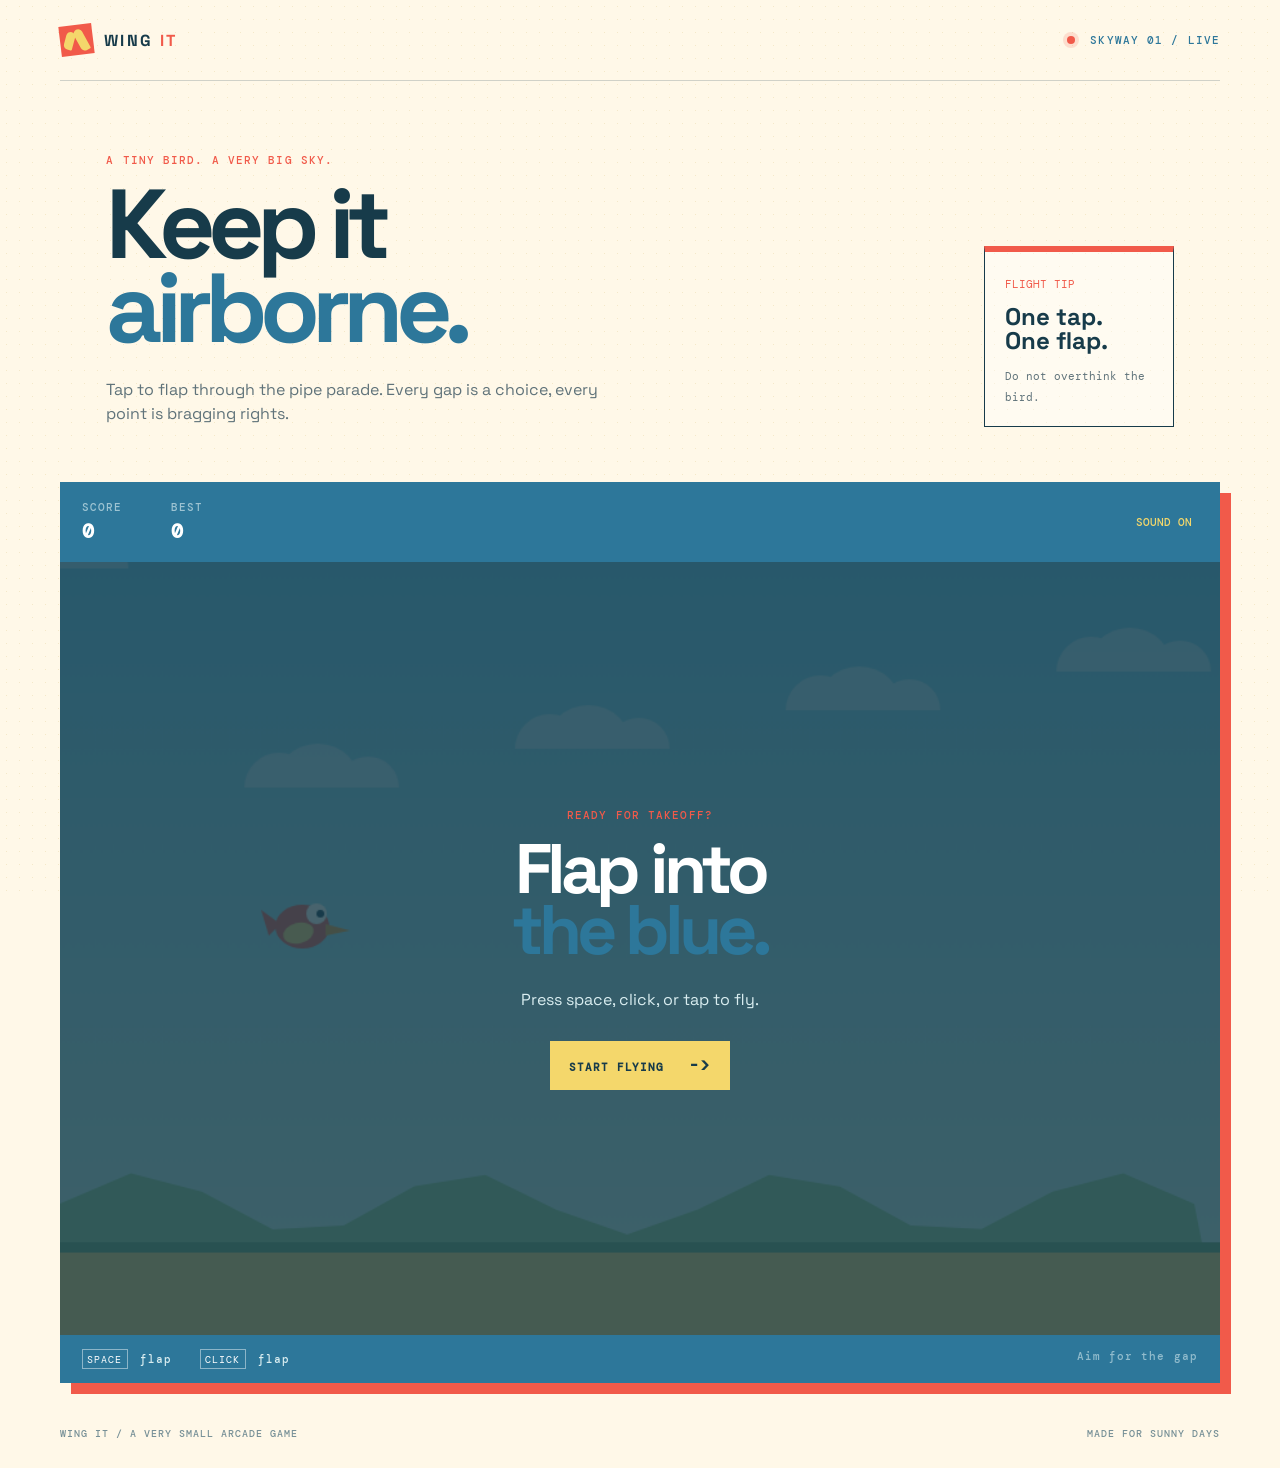
==== index.html @ 7277abce "remove src folder" ====
<!doctype html>
<html lang="en">

<head>
	<meta charset="UTF-8" />
	<meta name="viewport" content="width=device-width, initial-scale=1.0" />
	<title>Wing It</title>
	<link rel="preconnect" href="https://fonts.googleapis.com" />
	<link rel="preconnect" href="https://fonts.gstatic.com" crossorigin />
	<link
		href="https://fonts.googleapis.com/css2?family=DM+Mono:wght@400;500&family=Space+Grotesk:wght@500;600;700&display=swap"
		rel="stylesheet" />
	<link rel="stylesheet" href="style.css" />
</head>

<body>
	<main class="page-shell">
		<header class="topbar">
			<a class="logo" href="#game" aria-label="Wing It home"><span
					class="logo-mark"><i></i><i></i></span><span>WING <b>IT</b></span></a>
			<div class="top-note"><span class="live-dot"></span> SKYWAY 01 / LIVE</div>
		</header>
		<section class="intro">
			<div>
				<p class="eyebrow">A TINY BIRD. A VERY BIG SKY.</p>
				<h1>Keep it<br /><em>airborne.</em></h1>
				<p class="lede">Tap to flap through the pipe parade. Every gap is a choice, every point is bragging
					rights.</p>
			</div>
			<div class="tip-card"><span>FLIGHT TIP</span><strong>One tap.<br />One flap.</strong><small>Do not overthink
					the bird.</small></div>
		</section>
		<section class="game-card" id="game">
			<div class="scorebar">
				<div><span>SCORE</span><b id="score">0</b></div>
				<div><span>BEST</span><b id="best">0</b></div>
				<button id="muteButton" class="icon-button" type="button" aria-label="Toggle sound"
					aria-pressed="false">SOUND ON</button>
			</div>
			<div class="canvas-wrap">
				<canvas id="gameCanvas" width="900" height="600" aria-label="Flappy bird style game"></canvas>
				<div class="game-overlay" id="startOverlay">
					<p class="eyebrow">READY FOR TAKEOFF?</p>
					<h2>Flap into<br /><em>the blue.</em></h2>
					<p>Press space, click, or tap to fly.</p>
					<button id="startButton" type="button">START FLYING <span>-&gt;</span></button>
				</div>
				<div class="game-overlay" id="gameOverOverlay" hidden>
					<p class="eyebrow">FLIGHT LOG CLOSED</p>
					<h2>Nice try,<br /><em>brave bird.</em></h2>
					<p>You scored <strong id="finalScore">0</strong>. The sky will still be here.</p>
					<button id="restartButton" type="button">TRY AGAIN <span>↻</span></button>
				</div>
			</div>
			<div class="controls"><span><kbd>SPACE</kbd> flap</span><span><kbd>CLICK</kbd> flap</span><span
					class="control-note">Aim for the gap</span></div>
		</section>
		<footer><span>WING IT / A VERY SMALL ARCADE GAME</span><span>MADE FOR SUNNY DAYS</span></footer>
	</main>
	<script src="main.js"></script>
</body>

</html>
---- style.css ----
:root {
	--ink: #173b4a;
	--blue: #2d779a;
	--coral: #f15a4a;
	--yellow: #f4d76b;
	--paper: #fff8e8;
	--line: rgba(23, 59, 74, .2);
}

* {
	box-sizing: border-box;
}

body {
	margin: 0;
	min-width: 320px;
	color: var(--ink);
	background: var(--paper);
	font-family: "Space Grotesk", sans-serif;
}

body::before {
	position: fixed;
	inset: 0;
	z-index: -1;
	content: "";
	opacity: .28;
	pointer-events: none;
	background-image: radial-gradient(#d5bd7a 0.8px, transparent .8px);
	background-size: 13px 13px;
}

.page-shell {
	width: min(1160px, calc(100% - 42px));
	margin: auto;
}

.topbar {
	display: flex;
	align-items: center;
	justify-content: space-between;
	padding: 25px 0;
	border-bottom: 1px solid var(--line);
}

.logo {
	display: flex;
	align-items: center;
	gap: 11px;
	color: var(--ink);
	text-decoration: none;
	font-weight: 700;
	letter-spacing: .15em;
}

.logo b {
	color: var(--coral);
}

.logo-mark {
	display: flex;
	align-items: center;
	gap: 3px;
	width: 33px;
	height: 30px;
	padding: 5px;
	background: var(--coral);
	transform: rotate(-7deg);
}

.logo-mark i {
	display: block;
	width: 9px;
	height: 18px;
	background: var(--yellow);
	border-radius: 9px 9px 2px 9px;
	transform: rotate(22deg);
}

.logo-mark i:last-child {
	height: 23px;
	transform: rotate(-22deg);
}

.top-note,
.eyebrow,
.scorebar,
.controls,
footer {
	font: 500 11px "DM Mono", monospace;
	letter-spacing: .1em;
}

.top-note {
	color: var(--blue);
}

.live-dot {
	display: inline-block;
	width: 8px;
	height: 8px;
	margin-right: 7px;
	border-radius: 50%;
	background: var(--coral);
	box-shadow: 0 0 0 4px rgba(241, 90, 74, .16);
}

.intro {
	display: grid;
	grid-template-columns: 1fr 190px;
	gap: 42px;
	align-items: end;
	padding: 72px 4% 55px;
}

.eyebrow {
	margin: 0 0 16px;
	color: var(--coral);
}

.intro h1 {
	margin: 0;
	font-size: clamp(54px, 8vw, 98px);
	line-height: .86;
	letter-spacing: -.08em;
}

.intro h1 em,
.game-overlay h2 em {
	color: var(--blue);
	font-style: normal;
}

.lede {
	max-width: 510px;
	margin: 26px 0 0;
	color: #60737a;
	font-size: 16px;
	line-height: 1.55;
}

.tip-card {
	padding: 20px;
	border: 1px solid var(--ink);
	border-top: 6px solid var(--coral);
	background: rgba(255, 255, 255, .4);
}

.tip-card span {
	color: var(--coral);
	font: 11px "DM Mono", monospace;
}

.tip-card strong {
	display: block;
	margin: 12px 0;
	font-size: 24px;
	line-height: .98;
}

.tip-card small {
	color: #60737a;
	font: 11px/1.4 "DM Mono", monospace;
}

.game-card {
	overflow: hidden;
	background: var(--blue);
	box-shadow: 11px 11px 0 var(--coral);
}

.scorebar {
	display: flex;
	align-items: center;
	gap: 48px;
	padding: 18px 22px;
	color: #d9edf0;
}

.scorebar div {
	display: grid;
	gap: 4px;
}

.scorebar span {
	opacity: .65;
}

.scorebar b {
	color: white;
	font-size: 20px;
	letter-spacing: .03em;
}

.icon-button {
	margin-left: auto;
	border: 0;
	color: var(--yellow);
	background: none;
	cursor: pointer;
	font: inherit;
}

.canvas-wrap {
	position: relative;
	overflow: hidden;
	background: #66c9e8;
}

canvas {
	display: block;
	width: 100%;
	height: auto;
	cursor: pointer;
}

.game-overlay {
	position: absolute;
	inset: 0;
	display: grid;
	place-content: center;
	padding: 25px;
	text-align: center;
	background: rgba(23, 59, 74, .79);
	color: white;
}

.game-overlay[hidden] {
	display: none;
}

.game-overlay h2 {
	margin: 0 0 12px;
	font-size: clamp(38px, 6vw, 70px);
	line-height: .88;
	letter-spacing: -.07em;
}

.game-overlay p:not(.eyebrow) {
	color: #d9edf0;
}

.game-overlay button {
	justify-self: center;
	margin-top: 15px;
	padding: 14px 19px;
	border: 0;
	background: var(--yellow);
	color: var(--ink);
	cursor: pointer;
	font: 700 11px "DM Mono", monospace;
	letter-spacing: .08em;
}

.game-overlay button span {
	margin-left: 17px;
	font-size: 16px;
}

.controls {
	display: flex;
	gap: 28px;
	padding: 14px 22px;
	color: #d9edf0;
}

kbd {
	display: inline-grid;
	min-width: 22px;
	height: 20px;
	place-content: center;
	margin-right: 4px;
	padding: 0 4px;
	border: 1px solid rgba(255, 255, 255, .45);
	color: white;
	font: 10px "DM Mono", monospace;
}

.control-note {
	margin-left: auto;
	opacity: .58;
}

footer {
	display: flex;
	justify-content: space-between;
	padding: 44px 0 28px;
	color: #779097;
	font-size: 10px;
}

@media (max-width: 700px) {
	.page-shell {
		width: min(100% - 26px, 1160px);
	}

	.topbar {
		padding: 18px 0;
	}

	.top-note {
		font-size: 9px;
	}

	.intro {
		display: block;
		padding: 53px 4% 37px;
	}

	.intro h1 {
		font-size: 62px;
	}

	.lede {
		font-size: 14px;
	}

	.tip-card {
		display: none;
	}

	.scorebar {
		gap: 25px;
		padding: 14px;
	}

	.scorebar b {
		font-size: 17px;
	}

	.controls {
		flex-wrap: wrap;
		gap: 9px 17px;
		padding: 12px 14px;
		font-size: 9px;
	}

	.control-note {
		width: 100%;
		margin-left: 0;
	}

	.game-card {
		box-shadow: 6px 6px 0 var(--coral);
	}

	footer {
		padding-top: 31px;
		font-size: 8px;
	}
}
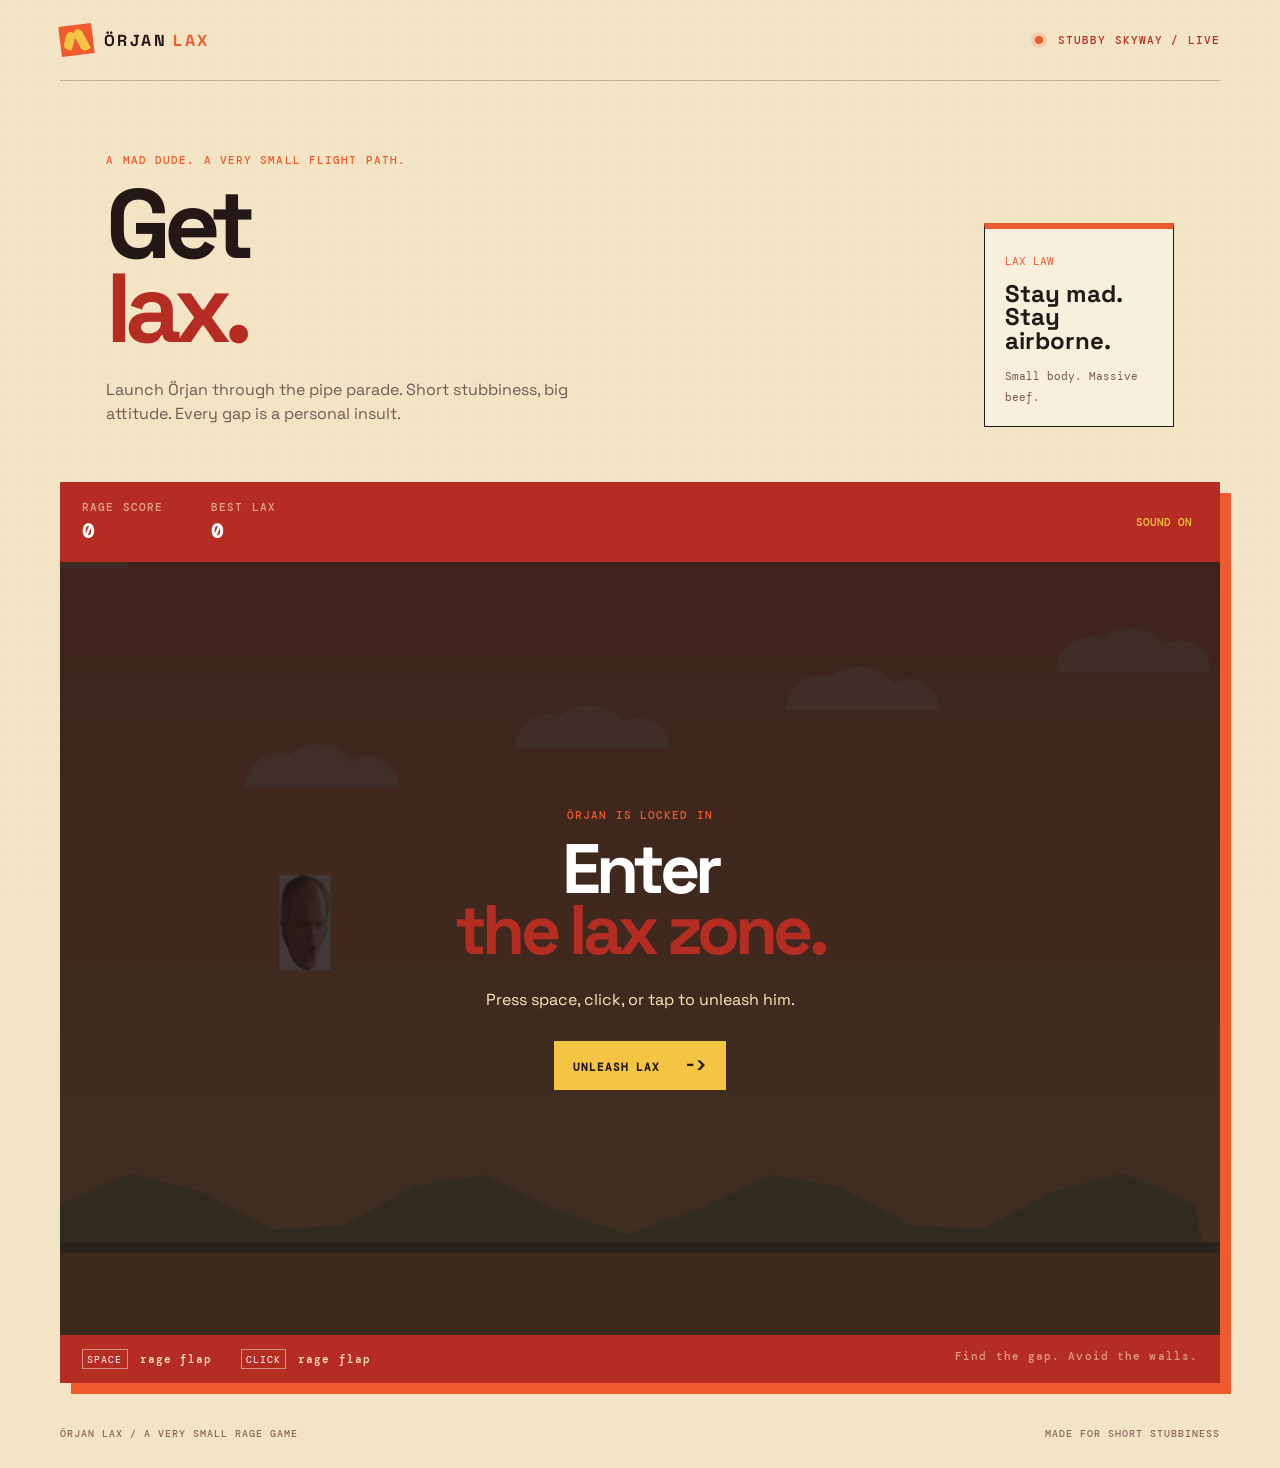
==== commit 89110a5e: "örjan update" ====
--- a/index.html
+++ b/index.html
@@ -4,7 +4,7 @@
 <head>
 	<meta charset="UTF-8" />
 	<meta name="viewport" content="width=device-width, initial-scale=1.0" />
-	<title>Wing It</title>
+	<title>Örjan Lax: Lax Attack</title>
 	<link rel="preconnect" href="https://fonts.googleapis.com" />
 	<link rel="preconnect" href="https://fonts.gstatic.com" crossorigin />
 	<link
@@ -16,46 +16,46 @@
 <body>
 	<main class="page-shell">
 		<header class="topbar">
-			<a class="logo" href="#game" aria-label="Wing It home"><span
-					class="logo-mark"><i></i><i></i></span><span>WING <b>IT</b></span></a>
-			<div class="top-note"><span class="live-dot"></span> SKYWAY 01 / LIVE</div>
+			<a class="logo" href="#game" aria-label="Örjan Lax home"><span
+					class="logo-mark"><i></i><i></i></span><span>ÖRJAN <b>LAX</b></span></a>
+			<div class="top-note"><span class="live-dot"></span> STUBBY SKYWAY / LIVE</div>
 		</header>
 		<section class="intro">
 			<div>
-				<p class="eyebrow">A TINY BIRD. A VERY BIG SKY.</p>
-				<h1>Keep it<br /><em>airborne.</em></h1>
-				<p class="lede">Tap to flap through the pipe parade. Every gap is a choice, every point is bragging
-					rights.</p>
+				<p class="eyebrow">A MAD DUDE. A VERY SMALL FLIGHT PATH.</p>
+				<h1>Get<br /><em>lax.</em></h1>
+				<p class="lede">Launch Örjan through the pipe parade. Short stubbiness, big attitude. Every gap is a
+					personal insult.</p>
 			</div>
-			<div class="tip-card"><span>FLIGHT TIP</span><strong>One tap.<br />One flap.</strong><small>Do not overthink
-					the bird.</small></div>
+			<div class="tip-card"><span>LAX LAW</span><strong>Stay mad.<br />Stay airborne.</strong><small>Small
+					body. Massive beef.</small></div>
 		</section>
 		<section class="game-card" id="game">
 			<div class="scorebar">
-				<div><span>SCORE</span><b id="score">0</b></div>
-				<div><span>BEST</span><b id="best">0</b></div>
+				<div><span>RAGE SCORE</span><b id="score">0</b></div>
+				<div><span>BEST LAX</span><b id="best">0</b></div>
 				<button id="muteButton" class="icon-button" type="button" aria-label="Toggle sound"
 					aria-pressed="false">SOUND ON</button>
 			</div>
 			<div class="canvas-wrap">
 				<canvas id="gameCanvas" width="900" height="600" aria-label="Flappy bird style game"></canvas>
 				<div class="game-overlay" id="startOverlay">
-					<p class="eyebrow">READY FOR TAKEOFF?</p>
-					<h2>Flap into<br /><em>the blue.</em></h2>
-					<p>Press space, click, or tap to fly.</p>
-					<button id="startButton" type="button">START FLYING <span>-&gt;</span></button>
+					<p class="eyebrow">ÖRJAN IS LOCKED IN</p>
+					<h2>Enter<br /><em>the lax zone.</em></h2>
+					<p>Press space, click, or tap to unleash him.</p>
+					<button id="startButton" type="button">UNLEASH LAX <span>-&gt;</span></button>
 				</div>
 				<div class="game-overlay" id="gameOverOverlay" hidden>
-					<p class="eyebrow">FLIGHT LOG CLOSED</p>
-					<h2>Nice try,<br /><em>brave bird.</em></h2>
-					<p>You scored <strong id="finalScore">0</strong>. The sky will still be here.</p>
-					<button id="restartButton" type="button">TRY AGAIN <span>↻</span></button>
+					<p class="eyebrow">LAX IMPACT DETECTED</p>
+					<h2>Örjan is<br /><em>furious.</em></h2>
+					<p>Rage score: <strong id="finalScore">0</strong>. Get back in there.</p>
+					<button id="restartButton" type="button">RELEASE THE LAX <span>↻</span></button>
 				</div>
 			</div>
-			<div class="controls"><span><kbd>SPACE</kbd> flap</span><span><kbd>CLICK</kbd> flap</span><span
-					class="control-note">Aim for the gap</span></div>
+			<div class="controls"><span><kbd>SPACE</kbd> rage flap</span><span><kbd>CLICK</kbd> rage flap</span><span
+					class="control-note">Find the gap. Avoid the walls.</span></div>
 		</section>
-		<footer><span>WING IT / A VERY SMALL ARCADE GAME</span><span>MADE FOR SUNNY DAYS</span></footer>
+		<footer><span>ÖRJAN LAX / A VERY SMALL RAGE GAME</span><span>MADE FOR SHORT STUBBINESS</span></footer>
 	</main>
 	<script src="main.js"></script>
 </body>
--- a/style.css
+++ b/style.css
@@ -1,10 +1,10 @@
 :root {
-	--ink: #173b4a;
-	--blue: #2d779a;
-	--coral: #f15a4a;
-	--yellow: #f4d76b;
-	--paper: #fff8e8;
-	--line: rgba(23, 59, 74, .2);
+	--ink: #241817;
+	--blue: #b52d22;
+	--coral: #ef5a2f;
+	--yellow: #f4c542;
+	--paper: #f3e4c5;
+	--line: rgba(36, 24, 23, .25);
 }
 
 * {
@@ -26,7 +26,7 @@
 	content: "";
 	opacity: .28;
 	pointer-events: none;
-	background-image: radial-gradient(#d5bd7a 0.8px, transparent .8px);
+	background-image: radial-gradient(#c58b54 0.8px, transparent .8px);
 	background-size: 13px 13px;
 }
 
@@ -134,7 +134,7 @@
 .lede {
 	max-width: 510px;
 	margin: 26px 0 0;
-	color: #60737a;
+	color: #765754;
 	font-size: 16px;
 	line-height: 1.55;
 }
@@ -159,7 +159,7 @@
 }
 
 .tip-card small {
-	color: #60737a;
+	color: #765754;
 	font: 11px/1.4 "DM Mono", monospace;
 }
 
@@ -174,7 +174,7 @@
 	align-items: center;
 	gap: 48px;
 	padding: 18px 22px;
-	color: #d9edf0;
+	color: #ffe8bd;
 }
 
 .scorebar div {
@@ -204,7 +204,7 @@
 .canvas-wrap {
 	position: relative;
 	overflow: hidden;
-	background: #66c9e8;
+	background: #d95d35;
 }
 
 canvas {
@@ -221,7 +221,7 @@
 	place-content: center;
 	padding: 25px;
 	text-align: center;
-	background: rgba(23, 59, 74, .79);
+	background: rgba(36, 24, 23, .86);
 	color: white;
 }
 
@@ -237,7 +237,7 @@
 }
 
 .game-overlay p:not(.eyebrow) {
-	color: #d9edf0;
+	color: #ffe8bd;
 }
 
 .game-overlay button {
@@ -261,7 +261,7 @@
 	display: flex;
 	gap: 28px;
 	padding: 14px 22px;
-	color: #d9edf0;
+	color: #ffe8bd;
 }
 
 kbd {
@@ -285,7 +285,7 @@
 	display: flex;
 	justify-content: space-between;
 	padding: 44px 0 28px;
-	color: #779097;
+	color: #8c665e;
 	font-size: 10px;
 }
 
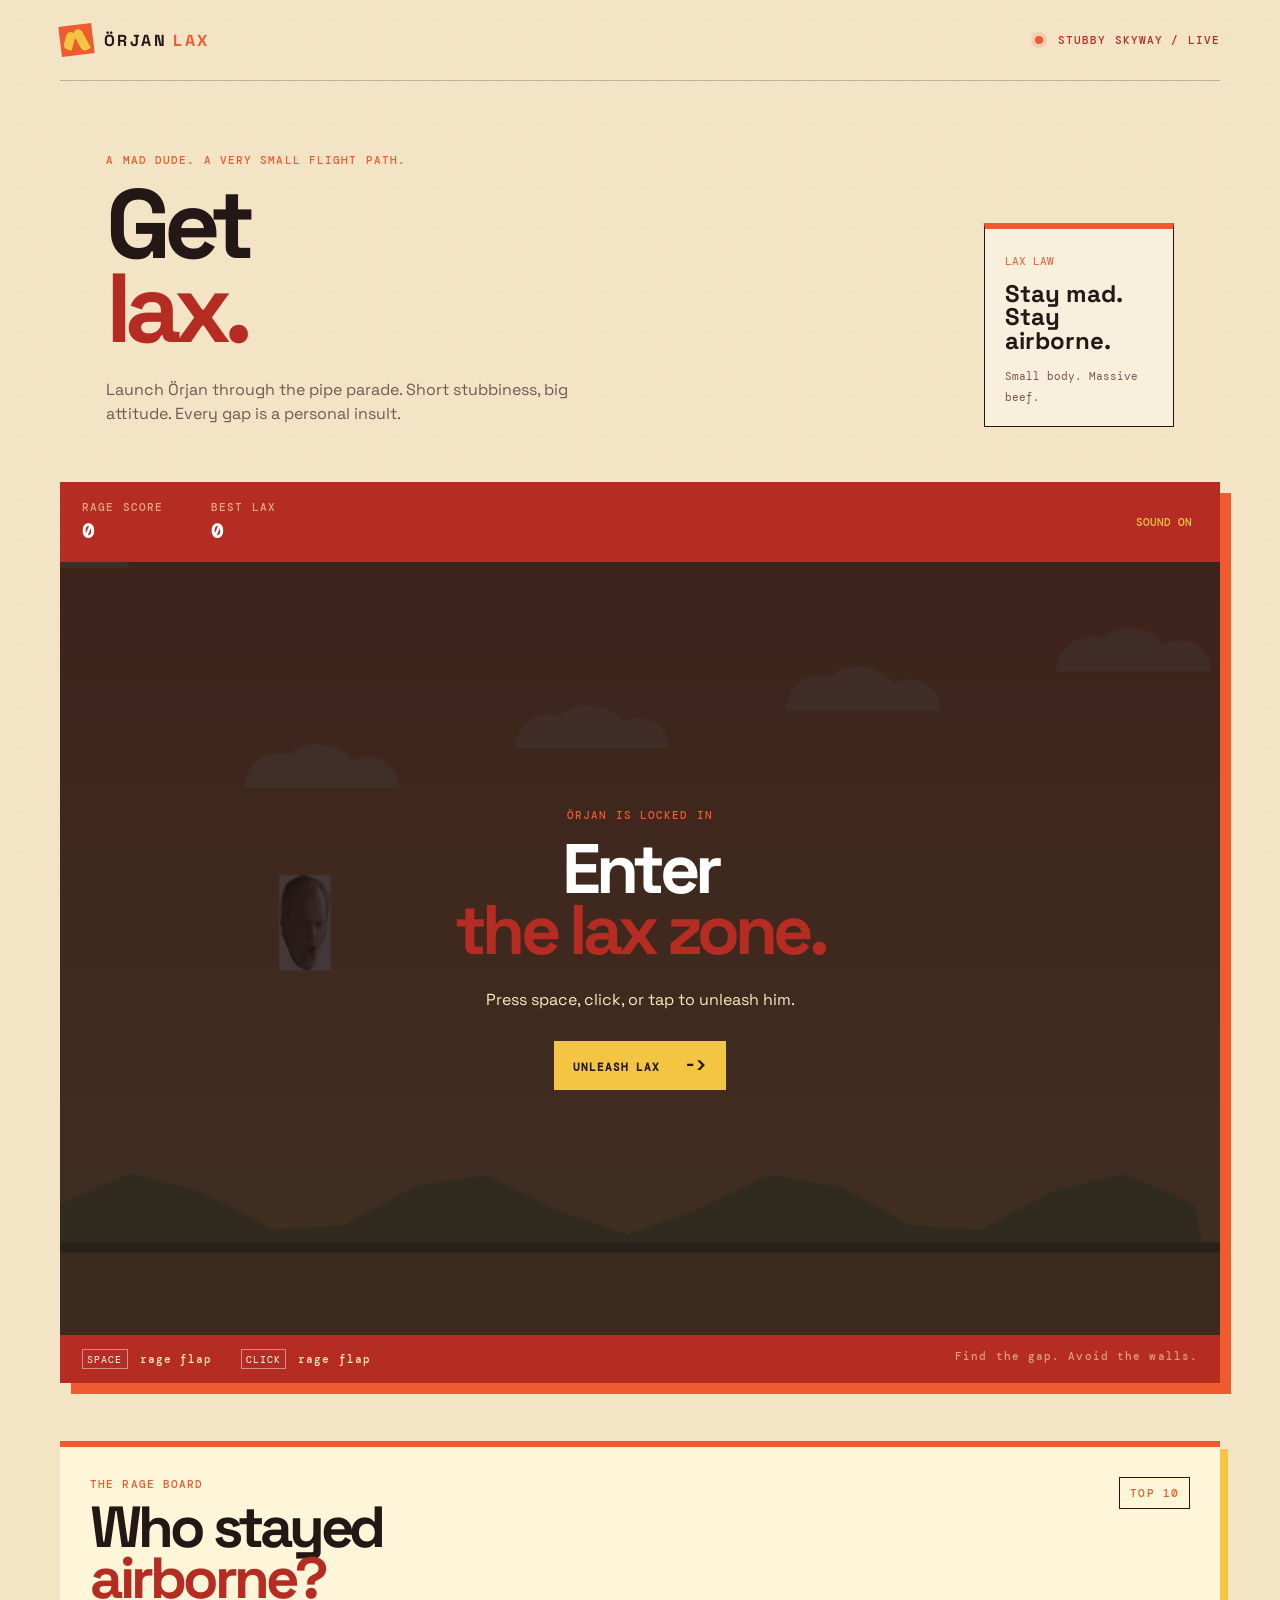
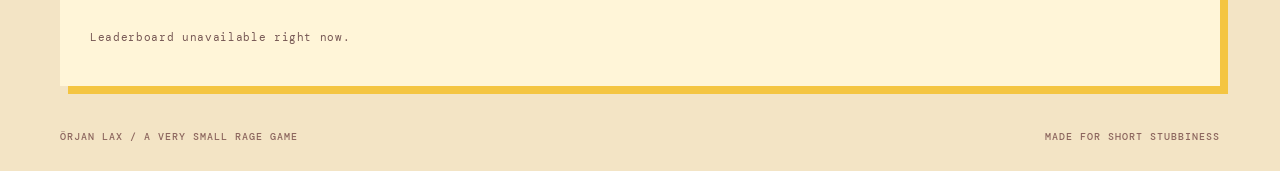
==== commit d120956a: "Add leaderboard" ====
--- a/index.html
+++ b/index.html
@@ -55,6 +55,17 @@
 			<div class="controls"><span><kbd>SPACE</kbd> rage flap</span><span><kbd>CLICK</kbd> rage flap</span><span
 					class="control-note">Find the gap. Avoid the walls.</span></div>
 		</section>
+		<section class="leaderboard" id="leaderboard" aria-labelledby="leaderboardTitle">
+			<div class="leaderboard-heading">
+				<div>
+					<p class="eyebrow">THE RAGE BOARD</p>
+					<h2 id="leaderboardTitle">Who stayed<br /><em>airborne?</em></h2>
+				</div>
+				<span class="leaderboard-badge">TOP 10</span>
+			</div>
+			<p class="leaderboard-status" id="leaderboardStatus" role="status">Loading the rage board...</p>
+			<ol class="leaderboard-list" id="leaderboardList" aria-label="Top scores"></ol>
+		</section>
 		<footer><span>ÖRJAN LAX / A VERY SMALL RAGE GAME</span><span>MADE FOR SHORT STUBBINESS</span></footer>
 	</main>
 	<script src="main.js"></script>
--- a/style.css
+++ b/style.css
@@ -281,6 +281,108 @@
 	opacity: .58;
 }
 
+.leaderboard {
+	margin-top: 58px;
+	padding: 30px;
+	border-top: 6px solid var(--coral);
+	background: #fff5d8;
+	box-shadow: 8px 8px 0 var(--yellow);
+}
+
+.leaderboard-heading {
+	display: flex;
+	align-items: flex-start;
+	justify-content: space-between;
+	gap: 20px;
+}
+
+.leaderboard-heading .eyebrow {
+	margin-bottom: 11px;
+}
+
+.leaderboard h2 {
+	margin: 0;
+	font-size: clamp(34px, 5vw, 58px);
+	line-height: .88;
+	letter-spacing: -.07em;
+}
+
+.leaderboard h2 em {
+	color: var(--blue);
+	font-style: normal;
+}
+
+.leaderboard-badge {
+	padding: 8px 10px;
+	border: 1px solid var(--ink);
+	color: var(--coral);
+	font: 500 11px "DM Mono", monospace;
+	letter-spacing: .1em;
+}
+
+.leaderboard-status {
+	margin: 25px 0 12px;
+	color: #765754;
+	font: 11px "DM Mono", monospace;
+	letter-spacing: .06em;
+}
+
+.leaderboard-list {
+	display: grid;
+	gap: 7px;
+	max-width: 760px;
+	margin: 0;
+	padding: 0;
+	list-style: none;
+}
+
+.leaderboard-row {
+	display: grid;
+	grid-template-columns: 44px minmax(0, 1fr) auto;
+	gap: 24px;
+	align-items: center;
+	min-height: 46px;
+	padding: 8px 13px;
+	border-left: 4px solid transparent;
+	background: rgba(255, 255, 255, .62);
+	font: 500 13px "DM Mono", monospace;
+}
+
+.leaderboard-row.rank-1 {
+	border-left-color: var(--yellow);
+	background: var(--blue);
+	color: white;
+}
+
+.leaderboard-row.rank-2 {
+	border-left-color: var(--coral);
+}
+
+.leaderboard-row.rank-3 {
+	border-left-color: #7f9b54;
+}
+
+.leaderboard-rank {
+	color: var(--coral);
+	opacity: .75;
+}
+
+.rank-1 .leaderboard-rank,
+.rank-1 .leaderboard-score {
+	color: var(--yellow);
+}
+
+.leaderboard-name {
+	overflow: hidden;
+	text-overflow: ellipsis;
+	white-space: nowrap;
+}
+
+.leaderboard-score {
+	color: var(--blue);
+	font-size: 16px;
+}
+
 footer {
 	display: flex;
 	justify-content: space-between;
@@ -291,26 +393,44 @@
 
 @media (max-width: 700px) {
 	.page-shell {
-		width: min(100% - 26px, 1160px);
+		width: min(100% - 24px, 1160px);
 	}
 
 	.topbar {
+		align-items: flex-start;
+		gap: 14px;
 		padding: 18px 0;
 	}
 
+	.logo {
+		font-size: 14px;
+		letter-spacing: .1em;
+	}
+
+	.logo-mark {
+		flex: 0 0 auto;
+	}
+
 	.top-note {
+		max-width: 132px;
+		text-align: right;
+		line-height: 1.35;
 		font-size: 9px;
 	}
 
 	.intro {
 		display: block;
-		padding: 53px 4% 37px;
+		padding: 34px 4% 24px;
 	}
 
 	.intro h1 {
 		font-size: 62px;
 	}
 
+	.intro h1 em {
+		font-size: .95em;
+	}
+
 	.lede {
 		font-size: 14px;
 	}
@@ -320,8 +440,12 @@
 	}
 
 	.scorebar {
-		gap: 25px;
+		gap: 16px;
 		padding: 14px;
+	}
+
+	.scorebar span {
+		font-size: 9px;
 	}
 
 	.scorebar b {
@@ -344,8 +468,102 @@
 		box-shadow: 6px 6px 0 var(--coral);
 	}
 
+	.canvas-wrap {
+		height: min(70svh, 600px);
+	}
+
+	canvas {
+		width: 100%;
+		height: 100%;
+	}
+
 	footer {
+		flex-wrap: wrap;
+		gap: 10px;
 		padding-top: 31px;
 		font-size: 8px;
 	}
+}
+
+@media (max-width: 420px) {
+	.page-shell {
+		width: calc(100% - 18px);
+	}
+
+	.topbar {
+		padding: 14px 0;
+	}
+
+	.logo {
+		gap: 7px;
+		font-size: 12px;
+	}
+
+	.logo-mark {
+		width: 28px;
+		height: 27px;
+		padding: 4px;
+	}
+
+	.logo-mark i {
+		width: 7px;
+		height: 16px;
+	}
+
+	.logo-mark i:last-child {
+		height: 20px;
+	}
+
+	.top-note {
+		max-width: 112px;
+		font-size: 8px;
+	}
+
+	.intro {
+		padding: 26px 3% 18px;
+	}
+
+	.intro h1 {
+		font-size: 54px;
+	}
+
+	.lede {
+		margin-top: 20px;
+		font-size: 13px;
+	}
+
+	.scorebar {
+		gap: 12px;
+		padding: 12px;
+	}
+
+	.scorebar b {
+		font-size: 16px;
+	}
+
+	.icon-button {
+		font-size: 9px;
+	}
+
+	.game-overlay {
+		padding: 18px;
+	}
+
+	.game-overlay h2 {
+		font-size: 39px;
+	}
+
+	.game-overlay p:not(.eyebrow) {
+		font-size: 13px;
+	}
+
+	.controls {
+		gap: 8px 12px;
+		padding: 10px 12px;
+		font-size: 8px;
+	}
+
+	footer {
+		font-size: 7px;
+	}
 }
